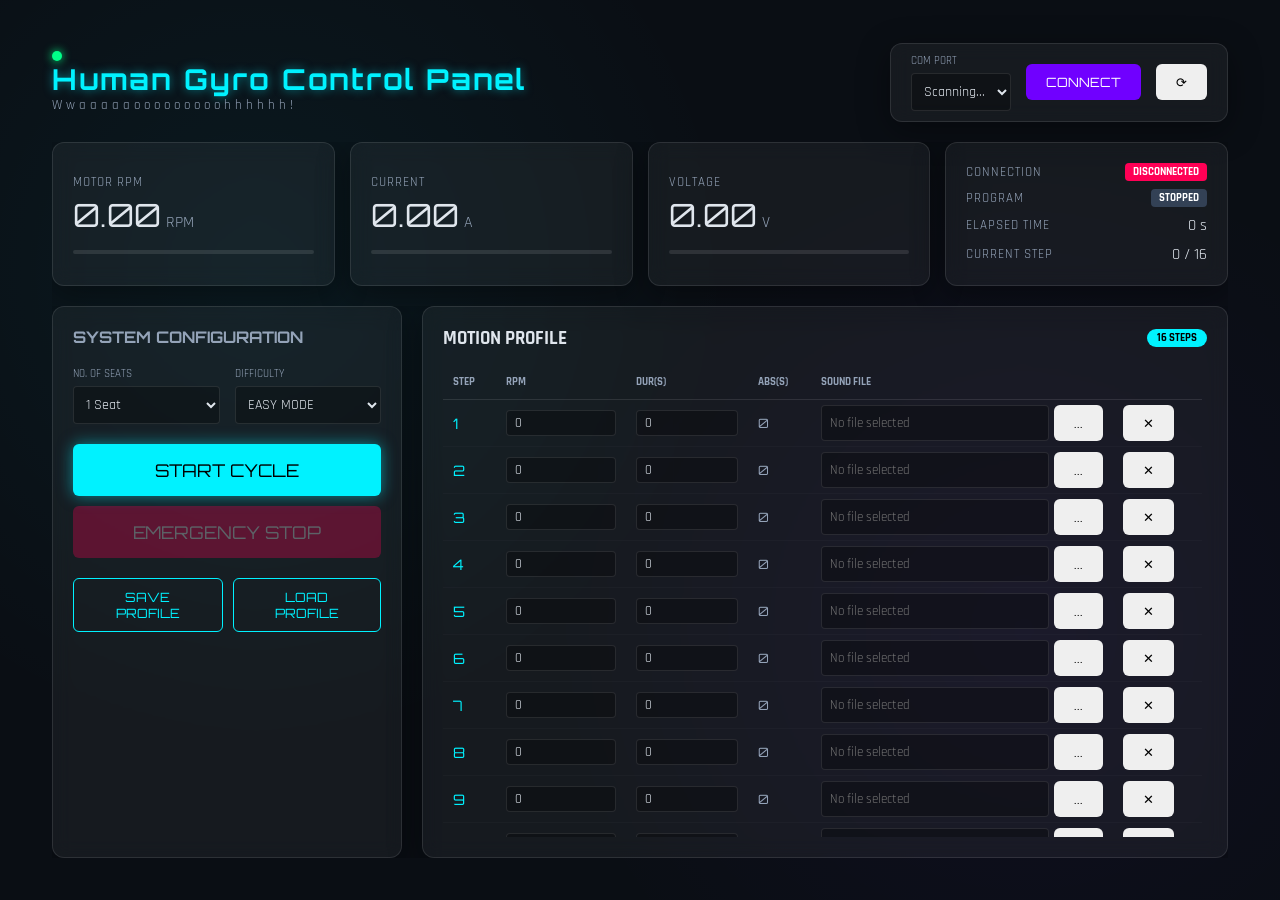
==== web/index.html @ 2d4606c9 "0.1.0" ====
<!DOCTYPE html>
<html lang="en">
<head>
    <meta charset="UTF-8">
    <meta name="viewport" content="width=device-width, initial-scale=1.0">
    <title>Delta MS300 VFD Control Dashboard</title>
    <link rel="stylesheet" href="style.css">
    <link href="https://fonts.googleapis.com/css2?family=Orbitron:wght@400;700&family=Rajdhani:wght@300;500;700&display=swap" rel="stylesheet">
</head>
<body>
    <div class="app-container">
        <header>
            <div class="logo">
                <span class="pulse"></span>
                <h1>Human Gyro Control Panel</h1>
                <p>Wwaaaaaooooooooohhhhhh!</p>
            </div>
            <div class="connection-panel glass">
                <div class="input-group">
                    <label>COM PORT</label>
                    <select id="comPort" style="min-width:100px;">
                        <option value="">Scanning...</option>
                    </select>
                </div>
                <button id="btnConnect" class="btn secondary">CONNECT</button>
                <button id="btnRefresh" class="btn icon" title="Refresh COM Ports">⟳</button>
            </div>
        </header>

        <main>
            <section class="telemetry-grid">
                <div class="telemetry-card glass rpm-card">
                    <div class="label">MOTOR RPM</div>
                    <div class="value-container">
                        <span id="valRpm" class="value">0.00</span>
                        <span class="unit">RPM</span>
                    </div>
                    <div class="gauge-bar"><div id="gaugeRpm" class="fill"></div></div>
                </div>
                <div class="telemetry-card glass current-card">
                    <div class="label">CURRENT</div>
                    <div class="value-container">
                        <span id="valCurrent" class="value">0.00</span>
                        <span class="unit">A</span>
                    </div>
                    <div class="gauge-bar"><div id="gaugeCurrent" class="fill"></div></div>
                </div>
                <div class="telemetry-card glass voltage-card">
                    <div class="label">VOLTAGE</div>
                    <div class="value-container">
                        <span id="valVoltage" class="value">0.00</span>
                        <span class="unit">V</span>
                    </div>
                    <div class="gauge-bar"><div id="gaugeVoltage" class="fill"></div></div>
                </div>
                <div class="telemetry-card glass status-card">
                    <div class="status-row">
                        <span class="label">CONNECTION</span>
                        <span id="statusConn" class="status-indicator disconnected">DISCONNECTED</span>
                    </div>
                    <div class="status-row">
                        <span class="label">PROGRAM</span>
                        <span id="statusProg" class="status-indicator stopped">STOPPED</span>
                    </div>
                    <div class="status-row">
                        <span class="label">ELAPSED TIME</span>
                        <span id="statusTime" class="value-sm">0 s</span>
                    </div>
                    <div class="status-row">
                        <span class="label">CURRENT STEP</span>
                        <span id="statusStep" class="value-sm">0 / 16</span>
                    </div>
                </div>
            </section>

            <section class="controls-config-grid">
                <div class="config-panel glass">
                    <h3>SYSTEM CONFIGURATION</h3>
                    <div class="config-row">
                        <div class="input-group">
                            <label>NO. OF SEATS</label>
                            <select id="numSeats">
                                <option value="1">1 Seat</option>
                                <option value="2">2 Seats</option>
                                <option value="3">3 Seats</option>
                                <option value="4">4 Seats</option>
                            </select>
                        </div>
                        <div class="input-group">
                            <label>DIFFICULTY</label>
                            <select id="difficulty">
                                <option value="0">EASY MODE</option>
                                <option value="1">HARD MODE</option>
                            </select>
                        </div>
                    </div>
                    <div class="action-buttons">
                        <button id="btnStart" class="btn primary large">START CYCLE</button>
                        <button id="btnStop" class="btn danger large" disabled>EMERGENCY STOP</button>
                    </div>
                    <div class="profile-actions">
                        <button id="btnSave" class="btn outline">SAVE PROFILE</button>
                        <button id="btnLoad" class="btn outline">LOAD PROFILE</button>
                    </div>
                </div>

                <div class="profile-panel glass">
                    <div class="panel-header">
                        <h3>MOTION PROFILE</h3>
                        <span class="badge">16 STEPS</span>
                    </div>
                    <div class="table-container">
                        <table id="profileTable">
                            <thead>
                                <tr>
                                    <th>STEP</th>
                                    <th>RPM</th>
                                    <th>DUR(S)</th>
                                    <th>ABS(S)</th>
                                    <th>SOUND FILE</th>
                                    <th></th>
                                </tr>
                            </thead>
                            <tbody id="profileBody">
                                <!-- Generated by JS -->
                            </tbody>
                        </table>
                    </div>
                </div>
            </section>
        </main>
    </div>
    <script src="script.js"></script>
</body>
</html>
---- web/style.css ----
:root {
    --bg-color: #0a0e14;
    --card-bg: rgba(255, 255, 255, 0.05);
    --glass-border: rgba(255, 255, 255, 0.1);
    --primary: #00f2ff;
    --primary-glow: rgba(0, 242, 255, 0.5);
    --secondary: #7000ff;
    --secondary-glow: rgba(112, 0, 255, 0.5);
    --danger: #ff0055;
    --danger-glow: rgba(255, 0, 85, 0.5);
    --success: #00ff88;
    --text-main: #e0e6ed;
    --text-dim: #94a3b8;
    --font-header: 'Orbitron', sans-serif;
    --font-main: 'Rajdhani', sans-serif;
}

* {
    margin: 0;
    padding: 0;
    box-sizing: border-box;
    -webkit-user-select: none;
}

body {
    background-color: var(--bg-color);
    color: var(--text-main);
    font-family: var(--font-main);
    overflow: hidden;
    height: 100vh;
    display: flex;
    justify-content: center;
    align-items: center;
    background-image: 
        radial-gradient(circle at 20% 30%, rgba(0, 242, 255, 0.05) 0%, transparent 40%),
        radial-gradient(circle at 80% 70%, rgba(112, 0, 255, 0.05) 0%, transparent 40%);
}

.app-container {
    width: 95vw;
    height: 95vh;
    display: flex;
    flex-direction: column;
    gap: 20px;
    padding: 20px;
}

.glass {
    background: var(--card-bg);
    backdrop-filter: blur(10px);
    border: 1px solid var(--glass-border);
    border-radius: 12px;
    box-shadow: 0 8px 32px 0 rgba(0, 0, 0, 0.37);
}

/* Header Styles */
header {
    display: flex;
    justify-content: space-between;
    align-items: center;
}

.logo {
    display: flex;
    flex-direction: column;
}

.logo h1 {
    font-family: var(--font-header);
    font-size: 1.8rem;
    letter-spacing: 2px;
    color: var(--primary);
    text-shadow: 0 0 10px var(--primary-glow);
}

.logo p {
    font-size: 0.8rem;
    letter-spacing: 4px;
    color: var(--text-dim);
}

.pulse {
    width: 10px;
    height: 10px;
    background: var(--success);
    border-radius: 50%;
    display: inline-block;
    margin-right: 10px;
    box-shadow: 0 0 10px var(--success);
    animation: pulse 2s infinite;
}

@keyframes pulse {
    0% { transform: scale(1); opacity: 1; }
    50% { transform: scale(1.5); opacity: 0.5; }
    100% { transform: scale(1); opacity: 1; }
}

.connection-panel {
    display: flex;
    align-items: center;
    gap: 15px;
    padding: 10px 20px;
}

/* Main Grid */
main {
    flex: 1;
    display: grid;
    grid-template-rows: auto 1fr;
    gap: 20px;
    overflow: hidden;
}

.telemetry-grid {
    display: grid;
    grid-template-columns: repeat(4, 1fr);
    gap: 15px;
}

.telemetry-card {
    padding: 20px;
    display: flex;
    flex-direction: column;
    justify-content: center;
}

.telemetry-card .label {
    font-size: 0.8rem;
    color: var(--text-dim);
    letter-spacing: 1px;
}

.telemetry-card .value-container {
    display: flex;
    align-items: baseline;
    gap: 5px;
    margin: 5px 0;
}

.telemetry-card .value {
    font-family: var(--font-header);
    font-size: 2rem;
    color: var(--text-main);
}

.telemetry-card .unit {
    font-size: 1rem;
    color: var(--text-dim);
}

.gauge-bar {
    height: 4px;
    background: rgba(255, 255, 255, 0.1);
    border-radius: 2px;
    margin-top: 10px;
    overflow: hidden;
}

.gauge-bar .fill {
    height: 100%;
    width: 0%;
    background: var(--primary);
    box-shadow: 0 0 10px var(--primary-glow);
    transition: width 0.3s ease;
}

.rpm-card .fill { background: var(--primary); }
.current-card .fill { background: var(--secondary); }
.voltage-card .fill { background: var(--success); }

.status-card {
    gap: 8px;
}

.status-row {
    display: flex;
    justify-content: space-between;
    align-items: center;
}

.status-indicator {
    font-size: 0.7rem;
    padding: 2px 8px;
    border-radius: 4px;
    font-weight: bold;
}

.status-indicator.connected { background: var(--success); color: #000; }
.status-indicator.disconnected { background: var(--danger); color: #fff; }
.status-indicator.running { background: var(--primary); color: #000; }
.status-indicator.stopped { background: #334155; color: #fff; }

.controls-config-grid {
    display: grid;
    grid-template-columns: 350px 1fr;
    gap: 20px;
    overflow: hidden;
}

.config-panel {
    padding: 20px;
    display: flex;
    flex-direction: column;
    gap: 20px;
}

.config-panel h3 {
    font-family: var(--font-header);
    font-size: 1rem;
    color: var(--text-dim);
}

.config-row {
    display: flex;
    gap: 15px;
}

.input-group {
    display: flex;
    flex-direction: column;
    gap: 5px;
    flex: 1;
}

.input-group label {
    font-size: 0.7rem;
    color: var(--text-dim);
}

select, input {
    background: rgba(0, 0, 0, 0.3);
    border: 1px solid var(--glass-border);
    color: var(--text-main);
    padding: 8px;
    border-radius: 4px;
    font-family: var(--font-main);
    font-size: 0.9rem;
}

.action-buttons {
    display: flex;
    flex-direction: column;
    gap: 10px;
}

.profile-actions {
    display: flex;
    gap: 10px;
}

/* Buttons */
.btn {
    border: none;
    border-radius: 6px;
    padding: 10px 20px;
    font-family: var(--font-header);
    font-size: 0.8rem;
    cursor: pointer;
    transition: all 0.3s ease;
    display: flex;
    justify-content: center;
    align-items: center;
    gap: 10px;
}

.btn.primary { background: var(--primary); color: #000; box-shadow: 0 0 15px var(--primary-glow); }
.btn.primary:hover { transform: scale(1.02); box-shadow: 0 0 25px var(--primary-glow); }

.btn.secondary { background: var(--secondary); color: #fff; }
.btn.danger { background: var(--danger); color: #fff; }
.btn.danger:hover { box-shadow: 0 0 20px var(--danger-glow); }

.btn.outline { background: transparent; border: 1px solid var(--primary); color: var(--primary); }
.btn.outline:hover { background: var(--primary); color: #000; }

.btn.large { padding: 15px; font-size: 1.1rem; }
.btn:disabled { opacity: 0.3; cursor: not-allowed; transform: none !important; }

/* Profile Table */
.profile-panel {
    display: flex;
    flex-direction: column;
    padding: 20px;
    overflow: hidden;
}

.panel-header {
    display: flex;
    justify-content: space-between;
    align-items: center;
    margin-bottom: 15px;
}

.badge {
    background: var(--primary);
    color: #000;
    padding: 2px 10px;
    border-radius: 20px;
    font-size: 0.7rem;
    font-weight: bold;
}

.table-container {
    flex: 1;
    overflow-y: auto;
    padding-right: 5px;
}

.table-container::-webkit-scrollbar { width: 6px; }
.table-container::-webkit-scrollbar-thumb { background: var(--glass-border); border-radius: 3px; }

table {
    width: 100%;
    border-collapse: collapse;
}

th {
    text-align: left;
    padding: 10px;
    font-size: 0.7rem;
    color: var(--text-dim);
    border-bottom: 1px solid var(--glass-border);
}

td {
    padding: 5px 10px;
    border-bottom: 1px solid rgba(255, 255, 255, 0.02);
}

.step-no { font-family: var(--font-header); color: var(--primary); font-size: 0.9rem; }
.table-input { width: 100%; padding: 4px 8px; font-size: 0.8rem; }
.abs-time { font-family: var(--font-header); font-size: 0.8rem; color: var(--text-dim); }

.sound-file-container {
    display: flex;
    gap: 5px;
}

tr.active-step {
    background: rgba(0, 242, 255, 0.1);
}
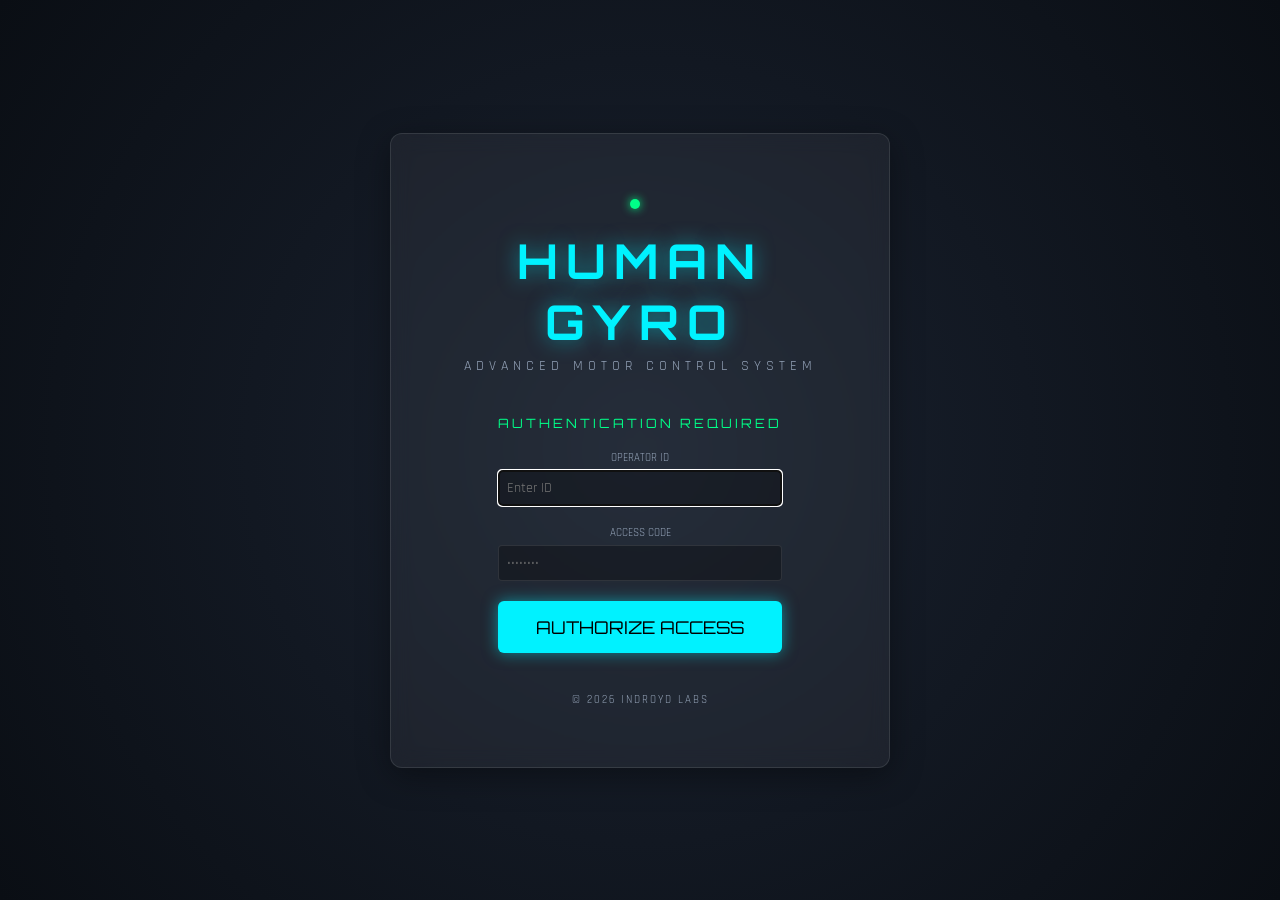
==== commit 353a7413: "0.1.2" ====
--- a/web/index.html
+++ b/web/index.html
@@ -3,133 +3,42 @@
 <head>
     <meta charset="UTF-8">
     <meta name="viewport" content="width=device-width, initial-scale=1.0">
-    <title>Delta MS300 VFD Control Dashboard</title>
+    <title>Delta MS300 VFD Control</title>
     <link rel="stylesheet" href="style.css">
     <link href="https://fonts.googleapis.com/css2?family=Orbitron:wght@400;700&family=Rajdhani:wght@300;500;700&display=swap" rel="stylesheet">
 </head>
-<body>
-    <div class="app-container">
-        <header>
-            <div class="logo">
-                <span class="pulse"></span>
-                <h1>Human Gyro Control Panel</h1>
-                <p>Wwaaaaaooooooooohhhhhh!</p>
-            </div>
-            <div class="connection-panel glass">
+<body class="landing-page">
+    <div class="login-container landing-container glass">
+        <div class="landing-header">
+            <span class="pulse"></span>
+            <h1>HUMAN GYRO</h1>
+            <p>ADVANCED MOTOR CONTROL SYSTEM</p>
+        </div>
+        
+        <div class="landing-content">
+            <p class="status-msg">AUTHENTICATION REQUIRED</p>
+            
+            <form id="loginForm" class="login-form">
                 <div class="input-group">
-                    <label>COM PORT</label>
-                    <select id="comPort" style="min-width:100px;">
-                        <option value="">Scanning...</option>
-                    </select>
+                    <label for="username">OPERATOR ID</label>
+                    <input type="text" id="username" placeholder="Enter ID" autocomplete="off">
                 </div>
-                <button id="btnConnect" class="btn secondary">CONNECT</button>
-                <button id="btnRefresh" class="btn icon" title="Refresh COM Ports">⟳</button>
-            </div>
-        </header>
-
-        <main>
-            <section class="telemetry-grid">
-                <div class="telemetry-card glass rpm-card">
-                    <div class="label">MOTOR RPM</div>
-                    <div class="value-container">
-                        <span id="valRpm" class="value">0.00</span>
-                        <span class="unit">RPM</span>
-                    </div>
-                    <div class="gauge-bar"><div id="gaugeRpm" class="fill"></div></div>
+                
+                <div class="input-group">
+                    <label for="password">ACCESS CODE</label>
+                    <input type="password" id="password" placeholder="••••••••">
                 </div>
-                <div class="telemetry-card glass current-card">
-                    <div class="label">CURRENT</div>
-                    <div class="value-container">
-                        <span id="valCurrent" class="value">0.00</span>
-                        <span class="unit">A</span>
-                    </div>
-                    <div class="gauge-bar"><div id="gaugeCurrent" class="fill"></div></div>
-                </div>
-                <div class="telemetry-card glass voltage-card">
-                    <div class="label">VOLTAGE</div>
-                    <div class="value-container">
-                        <span id="valVoltage" class="value">0.00</span>
-                        <span class="unit">V</span>
-                    </div>
-                    <div class="gauge-bar"><div id="gaugeVoltage" class="fill"></div></div>
-                </div>
-                <div class="telemetry-card glass status-card">
-                    <div class="status-row">
-                        <span class="label">CONNECTION</span>
-                        <span id="statusConn" class="status-indicator disconnected">DISCONNECTED</span>
-                    </div>
-                    <div class="status-row">
-                        <span class="label">PROGRAM</span>
-                        <span id="statusProg" class="status-indicator stopped">STOPPED</span>
-                    </div>
-                    <div class="status-row">
-                        <span class="label">ELAPSED TIME</span>
-                        <span id="statusTime" class="value-sm">0 s</span>
-                    </div>
-                    <div class="status-row">
-                        <span class="label">CURRENT STEP</span>
-                        <span id="statusStep" class="value-sm">0 / 16</span>
-                    </div>
-                </div>
-            </section>
-
-            <section class="controls-config-grid">
-                <div class="config-panel glass">
-                    <h3>SYSTEM CONFIGURATION</h3>
-                    <div class="config-row">
-                        <div class="input-group">
-                            <label>NO. OF SEATS</label>
-                            <select id="numSeats">
-                                <option value="1">1 Seat</option>
-                                <option value="2">2 Seats</option>
-                                <option value="3">3 Seats</option>
-                                <option value="4">4 Seats</option>
-                            </select>
-                        </div>
-                        <div class="input-group">
-                            <label>DIFFICULTY</label>
-                            <select id="difficulty">
-                                <option value="0">EASY MODE</option>
-                                <option value="1">HARD MODE</option>
-                            </select>
-                        </div>
-                    </div>
-                    <div class="action-buttons">
-                        <button id="btnStart" class="btn primary large">START CYCLE</button>
-                        <button id="btnStop" class="btn danger large" disabled>EMERGENCY STOP</button>
-                    </div>
-                    <div class="profile-actions">
-                        <button id="btnSave" class="btn outline">SAVE PROFILE</button>
-                        <button id="btnLoad" class="btn outline">LOAD PROFILE</button>
-                    </div>
-                </div>
-
-                <div class="profile-panel glass">
-                    <div class="panel-header">
-                        <h3>MOTION PROFILE</h3>
-                        <span class="badge">16 STEPS</span>
-                    </div>
-                    <div class="table-container">
-                        <table id="profileTable">
-                            <thead>
-                                <tr>
-                                    <th>STEP</th>
-                                    <th>RPM</th>
-                                    <th>DUR(S)</th>
-                                    <th>ABS(S)</th>
-                                    <th>SOUND FILE</th>
-                                    <th></th>
-                                </tr>
-                            </thead>
-                            <tbody id="profileBody">
-                                <!-- Generated by JS -->
-                            </tbody>
-                        </table>
-                    </div>
-                </div>
-            </section>
-        </main>
+                
+                <div id="loginError" class="error-msg hidden">INVALID CREDENTIALS</div>
+                
+                <button type="submit" class="btn primary large glow">AUTHORIZE ACCESS</button>
+            </form>
+        </div>
+        
+        <div class="landing-footer">
+            <p>© 2026 INDROYD LABS</p>
+        </div>
     </div>
-    <script src="script.js"></script>
+    <script src="login.js"></script>
 </body>
 </html>
--- a/web/style.css
+++ b/web/style.css
@@ -337,6 +337,155 @@
     gap: 5px;
 }
 
+/* Landing Page Styles */
+.landing-page {
+    height: 100vh;
+    width: 100vw;
+    display: flex;
+    justify-content: center;
+    align-items: center;
+    background: radial-gradient(circle at center, #1a2230 0%, #0a0e14 100%);
+}
+
+.landing-container {
+    width: 500px;
+    padding: 60px;
+    display: flex;
+    flex-direction: column;
+    align-items: center;
+    gap: 40px;
+    text-align: center;
+    animation: fadeInScale 0.6s cubic-bezier(0.34, 1.56, 0.64, 1);
+}
+
+.landing-header h1 {
+    font-family: var(--font-header);
+    font-size: 3rem;
+    color: var(--primary);
+    letter-spacing: 8px;
+    text-shadow: 0 0 20px var(--primary-glow);
+    margin-top: 15px;
+}
+
+.landing-header p {
+    font-size: 0.9rem;
+    color: var(--text-dim);
+    letter-spacing: 5px;
+    margin-top: 5px;
+}
+
+.login-form {
+    display: flex;
+    flex-direction: column;
+    gap: 20px;
+    width: 100%;
+}
+
+.error-msg {
+    color: var(--danger);
+    font-size: 0.8rem;
+    text-align: center;
+    font-weight: bold;
+    letter-spacing: 1px;
+    margin-top: 10px;
+}
+
+.status-msg {
+    font-family: var(--font-header);
+    color: var(--success);
+    font-size: 0.8rem;
+    letter-spacing: 3px;
+    margin-bottom: 20px;
+}
+
+.glow {
+    box-shadow: 0 0 20px var(--primary-glow);
+}
+
+.landing-footer {
+    font-size: 0.7rem;
+    color: var(--text-dim);
+    letter-spacing: 2px;
+}
+
+/* Run Page Styles */
+.run-page .app-container {
+    justify-content: center;
+}
+
+.timer-section {
+    display: flex;
+    justify-content: center;
+    align-items: center;
+    margin: 40px 0;
+}
+
+.timer-display {
+    padding: 60px 100px;
+    display: flex;
+    flex-direction: column;
+    align-items: center;
+    gap: 10px;
+    border-radius: 30px;
+    border: 2px solid var(--primary);
+    box-shadow: inset 0 0 30px rgba(0, 242, 255, 0.1), 0 0 50px rgba(0, 0, 0, 0.5);
+}
+
+.timer-value {
+    font-family: var(--font-header);
+    font-size: 8rem;
+    color: var(--text-main);
+    text-shadow: 0 0 30px rgba(255, 255, 255, 0.2);
+    line-height: 1;
+}
+
+.timer-label {
+    font-family: var(--font-header);
+    font-size: 1rem;
+    color: var(--primary);
+    letter-spacing: 5px;
+}
+
+.run-controls {
+    display: flex;
+    justify-content: center;
+}
+
+.action-buttons.horizontal {
+    flex-direction: row;
+    gap: 20px;
+    padding: 30px;
+    width: auto;
+}
+
+.btn.extra-large {
+    padding: 20px 50px;
+    font-size: 1.5rem;
+    min-width: 300px;
+}
+
+.hidden {
+    display: none !important;
+}
+
+/* Animations */
+@keyframes fadeInScale {
+    from { opacity: 0; transform: scale(0.9); }
+    to { opacity: 1; transform: scale(1); }
+}
+
+.shake {
+    animation: shake 0.4s cubic-bezier(.36,.07,.19,.97) both;
+}
+
+@keyframes shake {
+    10%, 90% { transform: translate3d(-1px, 0, 0); }
+    20%, 80% { transform: translate3d(2px, 0, 0); }
+    30%, 50%, 70% { transform: translate3d(-4px, 0, 0); }
+    40%, 60% { transform: translate3d(4px, 0, 0); }
+}
+
 tr.active-step {
     background: rgba(0, 242, 255, 0.1);
 }
+
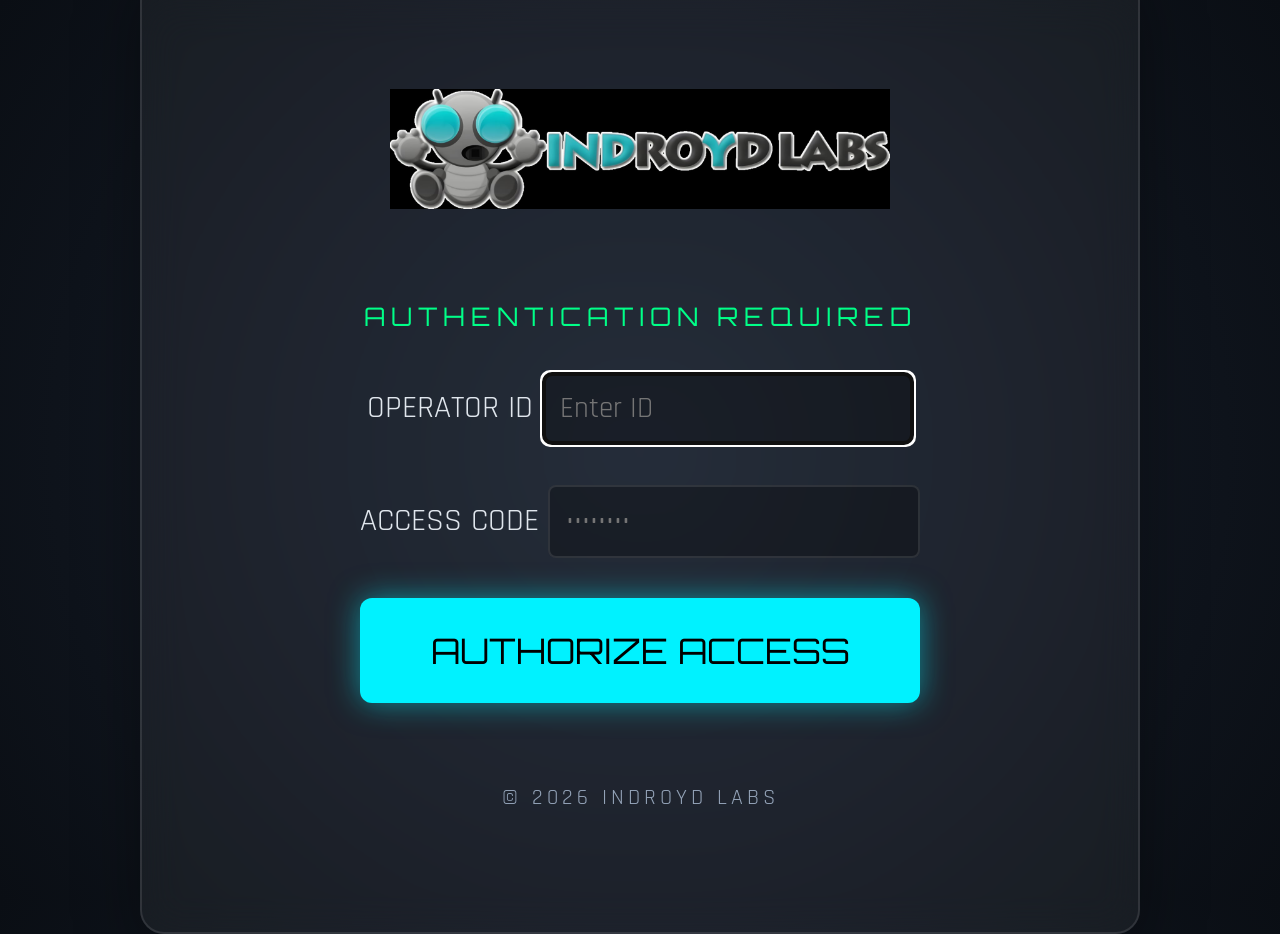
==== commit b9c309ad: "0.1.7" ====
--- a/web/index.html
+++ b/web/index.html
@@ -10,9 +10,7 @@
 <body class="landing-page">
     <div class="login-container landing-container glass">
         <div class="landing-header">
-            <span class="pulse"></span>
-            <h1>HUMAN GYRO</h1>
-            <p>ADVANCED MOTOR CONTROL SYSTEM</p>
+            <img src="logo.png" alt="HUMAN GYRO Logo" class="landing-logo">
         </div>
         
         <div class="landing-content">
--- a/web/style.css
+++ b/web/style.css
@@ -37,8 +37,8 @@
 }
 
 .app-container {
-    width: 95vw;
-    height: 95vh;
+    width: 100vw;
+    height: 100vh;
     display: flex;
     flex-direction: column;
     gap: 20px;
@@ -67,14 +67,14 @@
 
 .logo h1 {
     font-family: var(--font-header);
-    font-size: 1.8rem;
+    font-size: 4rem;
     letter-spacing: 2px;
     color: var(--primary);
     text-shadow: 0 0 10px var(--primary-glow);
 }
 
 .logo p {
-    font-size: 0.8rem;
+    font-size: 2rem;
     letter-spacing: 4px;
     color: var(--text-dim);
 }
@@ -106,8 +106,8 @@
 /* Main Grid */
 main {
     flex: 1;
-    display: grid;
-    grid-template-rows: auto 1fr;
+    display: flex;
+    flex-direction: column;
     gap: 20px;
     overflow: hidden;
 }
@@ -191,11 +191,42 @@
 .status-indicator.running { background: var(--primary); color: #000; }
 .status-indicator.stopped { background: #334155; color: #fff; }
 
-.controls-config-grid {
+.controls-config-grid 
+{
     display: grid;
-    grid-template-columns: 350px 1fr;
+    grid-template-columns: 1fr 1fr;
     gap: 20px;
     overflow: hidden;
+    position: relative;    
+}
+
+.main-content-area 
+{
+    display: flex;
+    justify-content: center;
+    align-items: stretch;
+    flex: 1;
+    overflow: hidden;
+}
+
+.main-content-area .config-panel 
+{
+    width: 100%;
+    flex: 1;
+    padding: 30px;
+    display: flex;
+    flex-direction: column;
+    justify-content: space-between;
+    position: relative;
+}
+
+.config-grid {
+    display: grid;
+    grid-template-columns: 1fr 1fr;
+    grid-template-rows: auto auto 1fr;
+    gap: max(5vw, 5vh);
+    height: 100%;
+    padding: max(5vw, 5vh);
 }
 
 .config-panel {
@@ -216,19 +247,175 @@
     gap: 15px;
 }
 
-.input-group {
-    display: flex;
-    flex-direction: column;
+.config-item {
+    display: flex;
+    flex-direction: column;
+    gap: 15px;
+}
+
+.config-item label {
+    font-family: var(--font-header);
+    font-size: 3rem;
+    color: var(--text-main);
+    letter-spacing: 2px;
+}
+
+/* Button Group */
+.button-group 
+{
+    display: flex;
+    gap: max(3vw, 3vh);
+}
+
+.btn-toggle 
+{
+    background: rgba(255, 255, 255, 0.05);
+    border: 1px solid var(--glass-border);
+    color: var(--text-main);
+    padding: 15px 30px;
+    border-radius: 12px;
+    font-family: var(--font-header);
+    font-size: 3rem;
+    cursor: pointer;
+    transition: all 0.3s cubic-bezier(0.4, 0, 0.2, 1);
+    min-width: 5vw;
+}
+
+.btn-toggle:hover {
+    background: rgba(255, 255, 255, 0.1);
+    border-color: var(--primary);
+}
+
+.btn-toggle.active {
+    background: var(--text-main);
+    color: #000;
+    box-shadow: 0 0 20px rgba(255, 255, 255, 0.2);
+    border-color: #fff;
+}
+
+/* Odometer */
+.odometer {
+    display: flex;
     gap: 5px;
-    flex: 1;
-}
-
-.input-group label {
-    font-size: 0.7rem;
-    color: var(--text-dim);
-}
-
-select, input {
+    background: #000;
+    padding: 10px;
+    border-radius: 8px;
+    width: fit-content;
+    border: 1px solid var(--glass-border);
+}
+
+.odometer span {
+    display: flex;
+    justify-content: center;
+    align-items: center;
+    width: 40px;
+    height: 60px;
+    background: #111;
+    color: var(--text-main);
+    font-family: var(--font-header);
+    font-size: 2.5rem;
+    border-radius: 4px;
+    border-left: 1px solid #333;
+    border-right: 1px solid #333;
+}
+
+/* Date Card */
+.date-item {
+    justify-self: end;
+}
+
+.date-card 
+{
+    padding: 10px 40px;
+    text-align: center;
+    min-width: 200px;
+    background: rgba(255, 255, 255, 0.08);
+    cursor: pointer;
+    position: relative;
+    transition: all 0.3s ease;
+}
+
+.date-card:hover 
+{
+    background: rgba(255, 255, 255, 0.15);
+    border-color: var(--primary);
+    box-shadow: 0 0 15px var(--primary-glow);
+}
+
+.rides-card 
+{
+    padding: 15px;
+    border-radius: 15px;
+    background: rgba(255, 255, 255, 0.03);
+    border: 1px solid rgba(0, 242, 255, 0.15);
+    box-shadow: 0 0 10px rgba(0, 242, 255, 0.1);
+    transition: all 0.3s ease;
+    align-items: center;
+    animation: glow-pulse 3s infinite ease-in-out;
+    text-decoration: none;
+    color: inherit;
+    cursor: pointer;
+}
+
+@keyframes glow-pulse {
+    0% { box-shadow: 0 0 5px rgba(0, 242, 255, 0.2); border-color: rgba(0, 242, 255, 0.15); }
+    50% { box-shadow: 0 0 15px rgba(0, 242, 255, 0.4); border-color: rgba(0, 242, 255, 0.4); }
+    100% { box-shadow: 0 0 5px rgba(0, 242, 255, 0.2); border-color: rgba(0, 242, 255, 0.15); }
+}
+
+.rides-card:hover {
+    background: rgba(0, 242, 255, 0.08);
+    border-color: var(--primary);
+    box-shadow: 0 0 25px var(--primary-glow);
+    transform: translateY(-2px);
+    animation: none; /* Stop pulsing on hover to focus on the hover state */
+}
+
+#displayDay {
+    font-size: 3rem;
+    color: var(--text-dim);
+    margin-bottom: 5px;
+}
+
+#displayDate {
+    font-family: var(--font-header);
+    font-size:3rem;
+    color: var(--text-main);
+}
+
+#datePicker {
+    position: absolute;
+    top: 0;
+    left: 0;
+    width: 100%;
+    height: 100%;
+    opacity: 0;
+    cursor: pointer;
+    z-index: 10;
+    pointer-events: none;
+}
+
+/* Next Button Adjustment */
+.action-item 
+{
+    align-self: center;
+    justify-self: center;
+}
+
+.next-btn 
+{
+    position: absolute;
+    bottom: 20px;
+    left: calc(50% - 200px);
+    width: 400px;
+    height: 80px;
+    padding: 20px 60px;
+    border-radius: 15px;
+    text-decoration: none;
+}
+
+select, input 
+{
     background: rgba(0, 0, 0, 0.3);
     border: 1px solid var(--glass-border);
     color: var(--text-main);
@@ -238,19 +425,22 @@
     font-size: 0.9rem;
 }
 
-.action-buttons {
+.action-buttons 
+{
     display: flex;
     flex-direction: column;
     gap: 10px;
 }
 
-.profile-actions {
+.profile-actions 
+{
     display: flex;
     gap: 10px;
 }
 
 /* Buttons */
-.btn {
+.btn 
+{
     border: none;
     border-radius: 6px;
     padding: 10px 20px;
@@ -274,7 +464,27 @@
 .btn.outline { background: transparent; border: 1px solid var(--primary); color: var(--primary); }
 .btn.outline:hover { background: var(--primary); color: #000; }
 
-.btn.large { padding: 15px; font-size: 1.1rem; }
+.btn.large 
+{ 
+    padding: 15px; 
+    font-size: 1.1rem; 
+}
+.btn.icon 
+{
+    padding: 0;
+    width: 36px;
+    height: 36px;
+    min-width: 36px;
+    border-radius: 4px;
+    background: rgba(255, 255, 255, 0.05);
+    color: var(--text-main);
+    border: 1px solid var(--glass-border);
+}
+.btn.icon:hover {
+    background: var(--primary);
+    color: #000;
+    box-shadow: 0 0 10px var(--primary-glow);
+}
 .btn:disabled { opacity: 0.3; cursor: not-allowed; transform: none !important; }
 
 /* Profile Table */
@@ -305,6 +515,7 @@
     flex: 1;
     overflow-y: auto;
     padding-right: 5px;
+    font-size: 2rem;
 }
 
 .table-container::-webkit-scrollbar { width: 6px; }
@@ -318,7 +529,7 @@
 th {
     text-align: left;
     padding: 10px;
-    font-size: 0.7rem;
+    font-size: 2rem;
     color: var(--text-dim);
     border-bottom: 1px solid var(--glass-border);
 }
@@ -356,6 +567,12 @@
     gap: 40px;
     text-align: center;
     animation: fadeInScale 0.6s cubic-bezier(0.34, 1.56, 0.64, 1);
+    zoom: 2;
+}
+
+.landing-logo {
+    max-width: 250px;
+    height: auto;
 }
 
 .landing-header h1 {
@@ -417,7 +634,7 @@
     display: flex;
     justify-content: center;
     align-items: center;
-    margin: 40px 0;
+    flex: 1;
 }
 
 .timer-display {
@@ -461,11 +678,47 @@
 .btn.extra-large {
     padding: 20px 50px;
     font-size: 1.5rem;
-    min-width: 300px;
+    width: 380px;
 }
 
 .hidden {
     display: none !important;
+}
+
+.back-btn {
+    position: fixed;
+    bottom: 30px;
+    left: 30px;
+    width: 48px;
+    height: 48px;
+    display: flex;
+    justify-content: center;
+    align-items: center;
+    color: var(--text-dim);
+    border-radius: 50%;
+    z-index: 1000;
+    transition: all 0.3s cubic-bezier(0.4, 0, 0.2, 1);
+    text-decoration: none;
+}
+
+.back-btn:hover {
+    color: var(--primary);
+    border-color: var(--primary);
+    transform: translateX(-5px);
+    box-shadow: 0 0 20px var(--primary-glow);
+}
+
+.back-btn svg {
+    width: 24px;
+    height: 24px;
+}
+
+.back-btn.disabled {
+    opacity: 0.3;
+    pointer-events: none;
+    cursor: not-allowed;
+    filter: grayscale(1);
+    box-shadow: none;
 }
 
 /* Animations */
@@ -489,3 +742,24 @@
     background: rgba(0, 242, 255, 0.1);
 }
 
+#btnRefresh
+{
+    font-size: 2rem;
+    height: 5vh;
+    width: 3vw;
+}
+
+.connection-panel
+{
+    font-size: 2rem;;
+}
+
+#comPort
+{
+    font-size: 1.5rem;
+}
+
+#profileBody input
+{
+    font-size: 1.2rem;
+}
